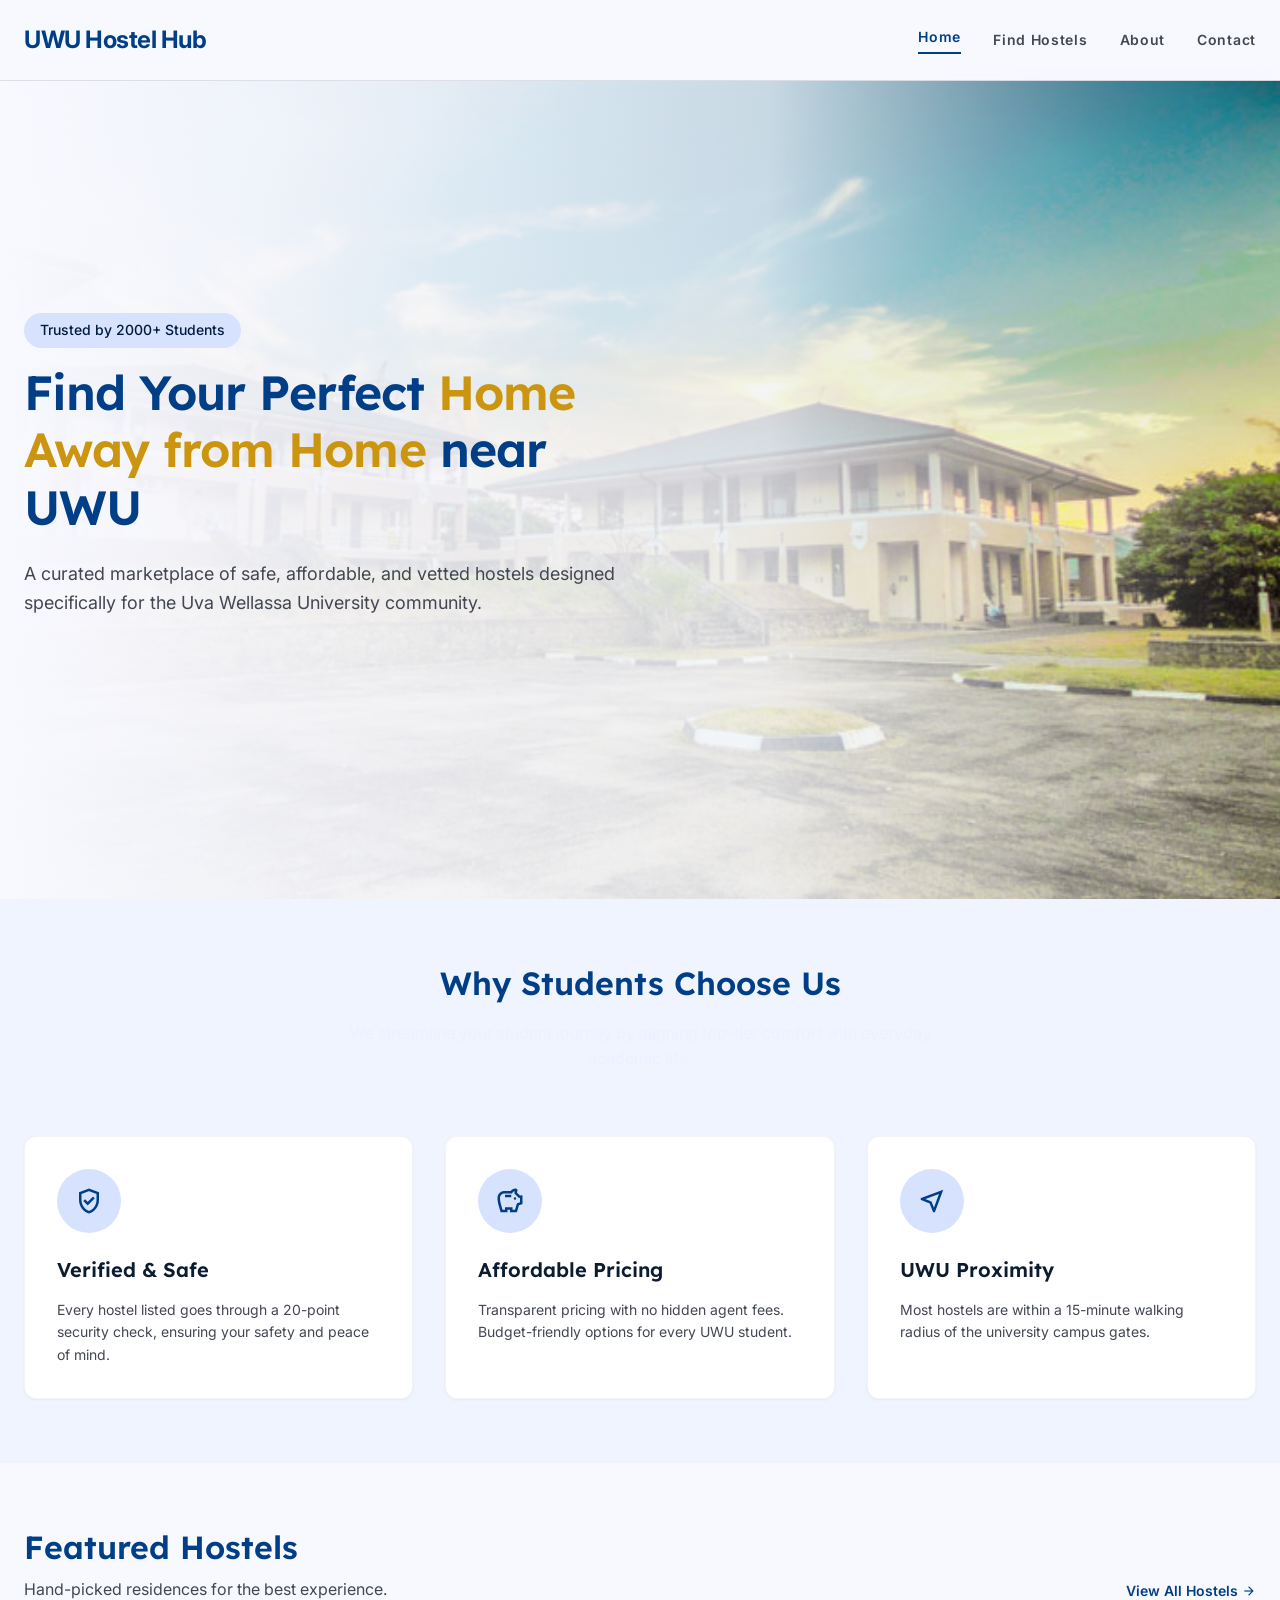
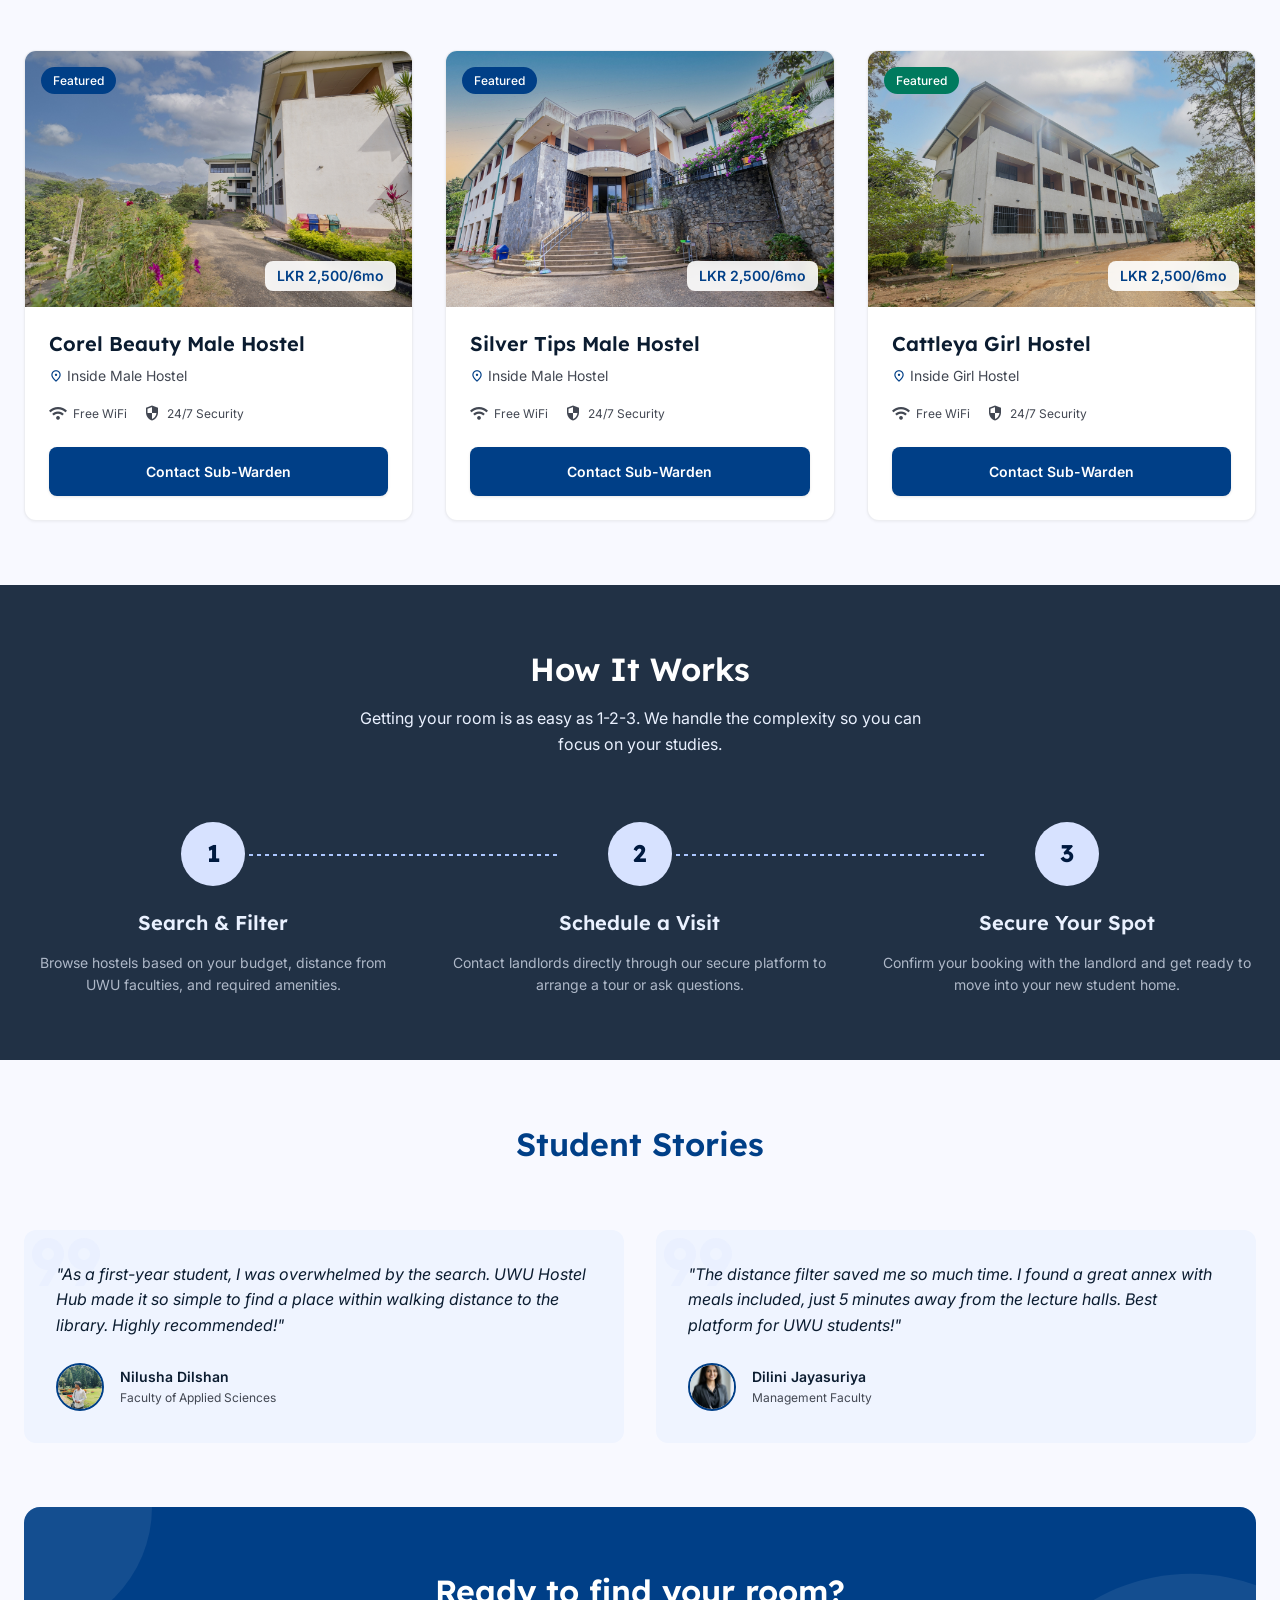
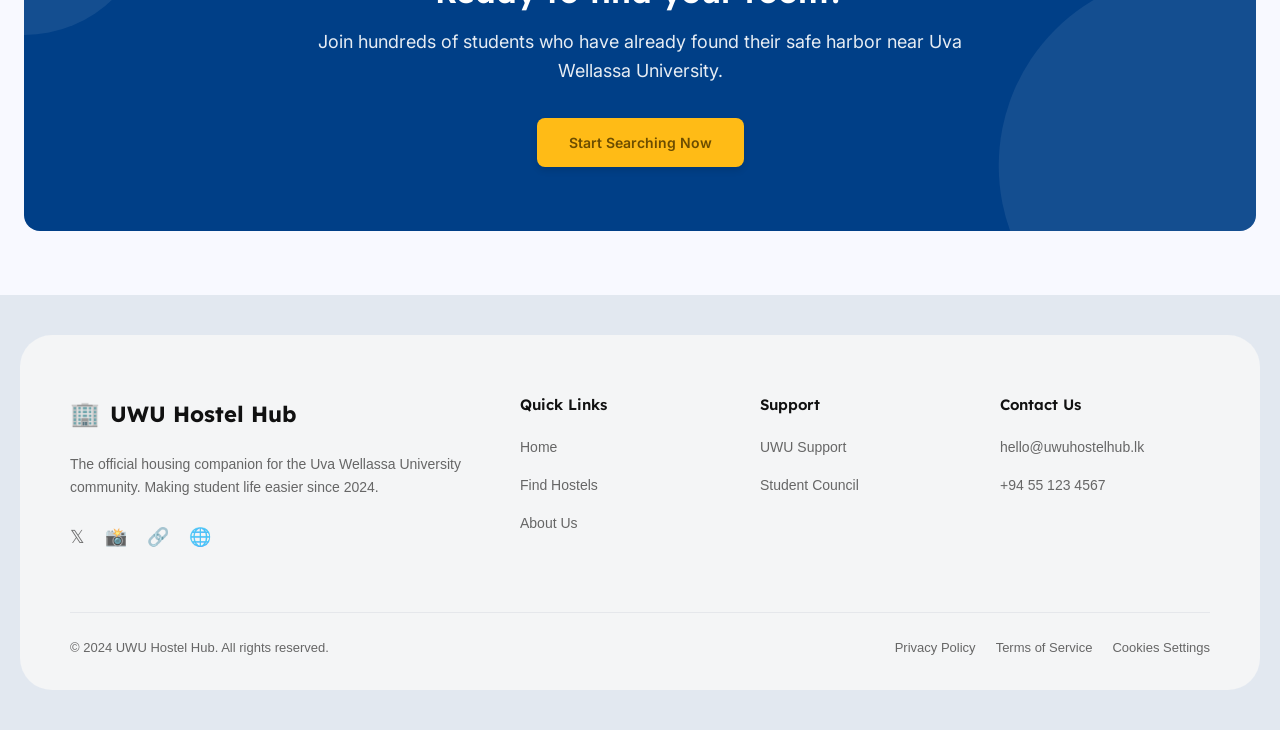
==== index.html @ 645650bf "upload the project files" ====
<!DOCTYPE html>
<html lang="en">
<head>
    <meta charset="utf-8">
    <meta name="viewport" content="width=device-width, initial-scale=1.0">
    <title>UWU Hostel Hub | Find Your Perfect Student Home</title>
    <!-- External Fonts & Icons -->
    <link href="https://fonts.googleapis.com/css2?family=Lexend:wght@300;400;500;600;700;800&family=Inter:wght@300;400;500;600;700&display=swap" rel="stylesheet">
    <link href="https://fonts.googleapis.com/css2?family=Material+Symbols+Outlined:wght,FILL@100..700,0..1&display=swap" rel="stylesheet">
    <link rel="stylesheet" href="../home/style.css">
    <link rel="stylesheet" href="../nav.css">
    <link rel="stylesheet" href="../footer.css">
</head>
<body>

    
    <header class="site-header" id="header">
    <nav class="navbar container">
      <div class="nav-brand">
        
        <a class="logo" href="../index.html">UWU Hostel Hub</a>
      </div>
      
      <div class="nav-links desktop-only"id="navLinks">
        <a href="../index.html" class="active">Home</a>
        <a href="../find/findpage.html">Find Hostels</a>
        <a href="../about/about.html">About</a>
        <a href="../contact/contact.html">Contact</a>
      </div>
    </nav>
  </header>
    <main>
        <!-- Hero Section -->
        <section class="hero-section">
            <div class="hero-bg">
                <div class="hero-overlay"></div>
                <img src="../image/im8.jpg" alt="Uva Wellassa University landscape at sunrise">
            </div>
            <div class="hero-content">
                <div class="hero-text-wrapper">
                    <span class="badge">Trusted by 2000+ Students</span>
                    <h1 class="hero-title">
                        Find Your Perfect <span class="highlight">Home Away from Home</span> near UWU
                    </h1>
                    <p class="hero-description">
                        A curated marketplace of safe, affordable, and vetted hostels designed specifically for the Uva Wellassa University community.
                    </p>
                    
                    
                </div>
            </div>
        </section>

        <!-- Why Choose Us -->
        <section class="features-section">
            <div class="section-header">
                <h2>Why Students Choose Us</h2>
                <p>We streamline your student journey by aligning top-tier comfort with everyday academic life.</p>
            </div>
            <div class="features-grid">
                <!-- Feature 1 -->
                <div class="feature-card">
                    <div class="icon-container">
                        <span class="material-symbols-outlined">verified_user</span>
                    </div>
                    <h3>Verified &amp; Safe</h3>
                    <p>Every hostel listed goes through a 20-point security check, ensuring your safety and peace of mind.</p>
                </div>
                <!-- Feature 2 -->
                <div class="feature-card">
                    <div class="icon-container">
                        <span class="material-symbols-outlined">savings</span>
                    </div>
                    <h3>Affordable Pricing</h3>
                    <p>Transparent pricing with no hidden agent fees. Budget-friendly options for every UWU student.</p>
                </div>
                <!-- Feature 3 -->
                <div class="feature-card">
                    <div class="icon-container">
                        <span class="material-symbols-outlined">near_me</span>
                    </div>
                    <h3>UWU Proximity</h3>
                    <p>Most hostels are within a 15-minute walking radius of the university campus gates.</p>
                </div>
            </div>
        </section>

        <!-- Featured Hostels -->
        <section class="hostels-section">
            <div class="section-split-header">
                <div>
                    <h2>Featured Hostels</h2>
                    <p>Hand-picked residences for the best experience.</p>
                </div>
                <a href="../find/findpage.html" class="view-all-link">
                    View All Hostels <span class="material-symbols-outlined">arrow_forward</span>
                </a>
            </div>
            
            <div class="hostels-grid">
                <!-- Card 1 -->
                <div class="hostel-card">
                    <div class="card-media">
                        <img src="../image/corel.jpg" alt="Modern hostel room interior">
                        <span class="card-badge bg-primary-tag">Featured</span>
                        <div class="card-price">LKR 2,500/6mo</div>
                    </div>
                    <div class="card-content">
                        <h4>Corel Beauty Male Hostel</h4>
                        <p class="location"><span class="material-symbols-outlined">location_on</span> Inside Male Hostel</p>
                        <div class="amenities">
                            <div class="amenity"><span class="material-symbols-outlined">wifi</span><span>Free WiFi</span></div>
                            <div class="amenity"><span class="material-symbols-outlined">security</span><span>24/7 Security</span></div>
                        </div>
                        <button class="btn btn-primary btn-block">Contact Sub-Warden</button>
                    </div>
                </div>

                <!-- Card 2 -->
                <div class="hostel-card">
                    <div class="card-media">
                        <img src="../image/Silver-tips-01.jpg" alt="Cozy twin-bed student room">
                        <span class="card-badge bg-primary-tag">Featured</span>
                        <div class="card-price">LKR 2,500/6mo</div>
                    </div>
                    <div class="card-content">
                        <h4>Silver Tips Male Hostel</h4>
                        <p class="location"><span class="material-symbols-outlined">location_on</span> Inside Male Hostel</p>
                        <div class="amenities">
                            <div class="amenity"><span class="material-symbols-outlined">wifi</span><span>Free WiFi</span></div>
                            <div class="amenity"><span class="material-symbols-outlined">security</span><span>24/7 Security</span></div>
                        </div>
                        <button class="btn btn-primary btn-block">Contact Sub-Warden</button>
                    </div>
                </div>

                <!-- Card 3 -->
                <div class="hostel-card">
                    <div class="card-media">
                        <img src="../image/cattleya.jpg" alt="Modern hostel common area">
                        <span class="card-badge bg-new-tag">Featured</span>
                        <div class="card-price">LKR 2,500/6mo</div>
                    </div>
                    <div class="card-content">
                        <h4>Cattleya Girl Hostel</h4>
                        <p class="location"><span class="material-symbols-outlined">location_on</span> Inside Girl Hostel</p>
                        <div class="amenities">
                            <div class="amenity"><span class="material-symbols-outlined">wifi</span><span>Free WiFi</span></div>
                            <div class="amenity"><span class="material-symbols-outlined">security</span><span>24/7 Security</span></div>
                        </div>
                        <button class="btn btn-primary btn-block">Contact Sub-Warden</button>
                    </div>
                </div>
            </div>
        </section>

        <!-- How It Works -->
        <section class="process-section">
            <div class="section-header text-light">
                <h2>How It Works</h2>
                <p>Getting your room is as easy as 1-2-3. We handle the complexity so you can focus on your studies.</p>
            </div>
            <div class="process-steps">
                <div class="step-item step-line">
                    <div class="step-number">1</div>
                    <h3>Search &amp; Filter</h3>
                    <p>Browse hostels based on your budget, distance from UWU faculties, and required amenities.</p>
                </div>
                <div class="step-item step-line">
                    <div class="step-number">2</div>
                    <h3>Schedule a Visit</h3>
                    <p>Contact landlords directly through our secure platform to arrange a tour or ask questions.</p>
                </div>
                <div class="step-item">
                    <div class="step-number">3</div>
                    <h3>Secure Your Spot</h3>
                    <p>Confirm your booking with the landlord and get ready to move into your new student home.</p>
                </div>
            </div>
        </section>

        <!-- Testimonials -->
        <section class="testimonials-section">
            <div class="section-header">
                <h2>Student Stories</h2>
            </div>
            <div class="testimonials-grid">
                <!-- Testimonial 1 -->
                <div class="testimonial-card">
                    <span class="material-symbols-outlined quote-icon">format_quote</span>
                    <blockquote class="testimonial-text">
                        "As a first-year student, I was overwhelmed by the search. UWU Hostel Hub made it so simple to find a place within walking distance to the library. Highly recommended!"
                    </blockquote>
                    <div class="user-profile">
                        <div class="profile-avatar">
                            <img src="../image/WhatsApp Image 2026-07-04 at 7.47.27 PM.jpeg" alt="Nilusha Dilshan">
                        </div>
                        <div class="profile-info">
                            <p class="user-name">Nilusha Dilshan</p>
                            <p class="user-meta">Faculty of Applied Sciences</p>
                        </div>
                    </div>
                </div>
                <!-- Testimonial 2 -->
                <div class="testimonial-card">
                    <span class="material-symbols-outlined quote-icon">format_quote</span>
                    <blockquote class="testimonial-text">
                        "The distance filter saved me so much time. I found a great annex with meals included, just 5 minutes away from the lecture halls. Best platform for UWU students!"
                    </blockquote>
                    <div class="user-profile">
                        <div class="profile-avatar">
                            <img src="../image/dilini.jpg" alt="Dilini Jayasuriya">
                        </div>
                        <div class="profile-info">
                            <p class="user-name">Dilini Jayasuriya</p>
                            <p class="user-meta">Management Faculty</p>
                        </div>
                    </div>
                </div>
            </div>
        </section>

        <!-- Call to Action (CTA) Section -->
        <section class="cta-wrapper">
            <div class="cta-container">
                <div class="cta-shapes">
                    <div class="shape shape-left"></div>
                    <div class="shape shape-right"></div>
                </div>
                <h2 class="cta-title">Ready to find your room?</h2>
                <p class="cta-description">Join hundreds of students who have already found their safe harbor near Uva Wellassa University.</p>
                <div class="cta-buttons">
                    <a href="../find/findpage.html" target="_blank" rel="noopener noreferrer">
                    <button class="btn btn-secondary btn-lg">Start Searching Now</button>
</a>
                </div>
            </div>
        </section>
    </main>

    <!-- Footer -->
        <div class="footer-wrapper">
    <footer class="graphy-footer">
    <div class="footer-main">
      <!-- Brand column -->
      <div class="footer-brand">
        <div class="brand-logo">
          <span class="logo-icon">🏢</span>
          <h2>UWU Hostel Hub</h2>
        </div>
        <p class="brand-text">The official housing companion for the Uva Wellassa University community. Making student life easier since 2024.</p>
        <!-- Social Icons (Graphy style minimal icons) -->
        <div class="social-links">
          <a href="#" aria-label="Twitter">𝕏</a>
          <a href="#" aria-label="Instagram">📸</a>
          <a href="#" aria-label="LinkedIn">🔗</a>
          <a href="#" aria-label="Globe">🌐</a>
        </div>
      </div>

      <!-- Links columns -->
      <div class="footer-links-grid">
        <div class="links-col">
          <h3>Quick Links</h3>
          <ul>
            <li><a href="../index.html">Home</a></li>
            <li><a href="../find/findpage.html">Find Hostels</a></li>
            <li><a href="../about/about.html">About Us</a></li>
          </ul>
        </div>

        <div class="links-col">
          <h3>Support</h3>
          <ul>
            <li><a href="#">UWU Support</a></li>
            <li><a href="#">Student Council</a></li>
          </ul>
        </div>

        <div class="links-col">
          <h3>Contact Us</h3>
          <ul>
            <li><a href="mailto:hello@uwuhostelhub.lk" class="contact-link">hello@uwuhostelhub.lk</a></li>
            <li><a href="tel:+94551234567" class="contact-link">+94 55 123 4567</a></li>
          </ul>
        </div>
      </div>
    </div>

    <!-- Footer Bottom Line -->
    <div class="footer-bottom">
      <div class="copyright">
        &copy; 2024 UWU Hostel Hub. All rights reserved.
      </div>
      <div class="bottom-links">
        <a href="#">Privacy Policy</a>
        <a href="#">Terms of Service</a>
        <a href="#">Cookies Settings</a>
      </div>
    </div>
    </footer>
    </div>

        <script src="../javascript.js"></script>
</body>
</html>
---- home/style.css ----
/* ==========================================================================
   1. Theme Variables & Base Styles
   ========================================================================== */
:root {
    /* Color Palette derived from initial spec */
    --primary: #003f87;
    --primary-fixed: #d7e2ff;
    --on-primary-fixed: #001a40;
    --secondary: #ffbb16;
    --secondary-container: #ffbb16;
    --on-secondary-container: #0b1c30;
    --background: #f8f9ff;
    --surface: #f8f9ff;
    --surface-container: #eff4ff;
    --surface-container-low: #eff4ff;
    --surface-container-lowest: #ffffff;
    --surface-container-highest: #d3e4fe;
    --inverse-surface: #213145;
    --inverse-on-surface: #eaf1ff;
    --outline: #727784;
    --outline-variant: rgba(194, 198, 212, 0.3);
    --text-main: #0b1c30;
    --text-muted: #424752;

    /* Fonts */
    --font-display: 'Lexend', sans-serif;
    --font-body: 'Inter', sans-serif;

    /* Transitions & Structure */
    --transition-smooth: all 0.3s cubic-bezier(0.4, 0, 0.2, 1);
    --max-width: 1280px;
}

* {
    box-sizing: border-box;
    margin: 0;
    padding: 0;
}

html {
    scroll-behavior: smooth;
}

body {
    background-color: var(--background);
    color: var(--text-main);
    font-family: var(--font-body);
    font-size: 16px;
    line-height: 1.6;
    -webkit-font-smoothing: antialiased;
}

main {
    padding-top: 80px; /* Offset fixed header */
}

a {
    color: inherit;
    text-decoration: none;
}

img {
    max-width: 100%;
    height: auto;
    display: block;
}

/* Material Icons Integration Styling */
.material-symbols-outlined {
    font-variation-settings: 'FILL' 0, 'wght' 400, 'GRAD' 0, 'opsz' 24;
    vertical-align: middle;
}

/* ==========================================================================
   2. Shared UI Components (Buttons, Badges, Layout Frameworks)
   ========================================================================== */
.btn {
    display: inline-flex;
    align-items: center;
    justify-content: center;
    gap: 8px;
    font-family: var(--font-body);
    font-weight: 600;
    font-size: 14px;
    padding: 10px 20px;
    border-radius: 8px;
    border: none;
    cursor: pointer;
    transition: var(--transition-smooth);
}

.btn-primary {
    background-color: var(--primary);
    color: #ffffff;
}
.btn-primary:hover {
    background-color: #002d62;
}

.btn-secondary {
    background-color: var(--secondary-container);
    color: var(--on-secondary-container);
    box-shadow: 0 4px 6px -1px rgba(0, 0, 0, 0.1);
}
.btn-secondary:hover {
    transform: translateY(-2px);
    box-shadow: 0 6px 12px -2px rgba(0, 0, 0, 0.15);
}

.btn-outline {
    background: transparent;
    border: 1px solid var(--primary);
    color: var(--primary);
}
.btn-outline:hover {
    background-color: var(--surface-container-low);
}

.btn-glass {
    background-color: rgba(255, 255, 255, 0.1);
    backdrop-filter: blur(10px);
    color: #ffffff;
    border: 1px solid rgba(255, 255, 255, 0.3);
}
.btn-glass:hover {
    background-color: rgba(255, 255, 255, 0.2);
}

.btn-block {
    width: 100%;
}

.btn-lg {
    padding: 14px 32px;
}

.badge {
    display: inline-block;
    padding: 6px 16px;
    border-radius: 9999px;
    background-color: var(--primary-fixed);
    color: var(--on-primary-fixed);
    font-weight: 500;
    font-size: 14px;
    margin-bottom: 16px;
}

.glass-card {
    background: rgba(255, 255, 255, 0.7);
    backdrop-filter: blur(10px);
    border: 1px solid rgba(255, 255, 255, 0.2);
}

/* Structuring Content Headers */
.section-header {
    text-align: center;
    max-width: 600px;
    margin: 0 auto 64px auto;
}
.section-header h2 {
    font-family: var(--font-display);
    font-size: 32px;
    color: var(--primary);
    margin-bottom: 16px;
}
.section-header p {
    color: var(--text-muted);
}
.section-header.text-light h2 {
    color: #ffffff;
}

.section-split-header {
    display: flex;
    justify-content: space-between;
    align-items: flex-end;
    max-width: var(--max-width);
    margin: 0 auto 48px auto;
}
.section-split-header h2 {
    font-family: var(--font-display);
    font-size: 32px;
    color: var(--primary);
    margin-bottom: 8px;
}
.section-split-header p {
    color: var(--text-muted);
}


/* ==========================================================================
   4. Hero & Main Interactive Search Section
   ========================================================================== */
.hero-section {
    position: relative;
    min-height: 819px;
    display: flex;
    align-items: center;
    overflow: hidden;
    padding: 64px 24px;
}

.hero-bg {
    position: absolute;
    top: 0;
    left: 0;
    width: 100%;
    height: 100%;
    z-index: 0;
}
.hero-bg img {
    width: 100%;
    height: 100%;
    object-fit: cover;
}

.hero-overlay {
    position: absolute;
    inset: 0;
    background: linear-gradient(to right, var(--background) 0%, rgba(248, 249, 255, 0.8) 60%, transparent 100%);
    z-index: 1;
}

.hero-content {
    position: relative;
    z-index: 2;
    width: 100%;
    max-width: var(--max-width);
    margin: 0 auto;
}

.hero-text-wrapper {
    max-width: 650px;
}

.hero-title {
    font-family: var(--font-display);
    font-size: 48px;
    color: var(--primary);
    line-height: 1.2;
    margin-bottom: 24px;
    letter-spacing: -0.02em;
}
.hero-title .highlight {
    color: #cc9510; /* Dynamic accent tweak mimicking initial view design context */
}

.hero-description {
    font-size: 18px;
    color: var(--text-muted);
    margin-bottom: 48px;
}

/* ==========================================================================
   5. Key Platform Strengths Features Layout
   ========================================================================== */
.features-section {
    padding: 64px 24px;
    background-color: var(--surface-container-low);
}

.features-grid {
    max-width: var(--max-width);
    margin: 0 auto;
    display: grid;
    grid-template-columns: repeat(3, 1fr);
    gap: 32px;
}

.feature-card {
    background-color: var(--surface-container-lowest);
    padding: 32px;
    border-radius: 12px;
    border: 1px solid rgba(194, 198, 212, 0.2);
    box-shadow: 0 1px 3px rgba(0, 0, 0, 0.05);
    transition: var(--transition-smooth);
}
.feature-card:hover {
    box-shadow: 0 4px 6px -1px rgba(0, 0, 0, 0.1);
    transform: translateY(-4px);
}

.icon-container {
    width: 64px;
    height: 64px;
    border-radius: 50%;
    background-color: var(--primary-fixed);
    display: flex;
    align-items: center;
    justify-content: center;
    margin-bottom: 24px;
    transition: var(--transition-smooth);
}
.feature-card:hover .icon-container {
    transform: scale(1.1);
}
.icon-container .material-symbols-outlined {
    color: var(--primary);
    font-size: 30px;
}

.feature-card h3 {
    font-family: var(--font-display);
    font-size: 20px;
    margin-bottom: 16px;
}
.feature-card p {
    font-size: 14px;
    color: var(--text-muted);
}

/* ==========================================================================
   6. Hostels Showcase
   ========================================================================== */
.hostels-section {
    padding: 64px 24px;
}

.view-all-link {
    font-size: 14px;
    font-weight: 600;
    color: var(--primary);
    display: inline-flex;
    align-items: center;
    gap: 4px;
}
.view-all-link:hover {
    text-decoration: underline;
}
.view-all-link .material-symbols-outlined {
    font-size: 14px;
}

.hostels-grid {
    max-width: var(--max-width);
    margin: 0 auto;
    display: grid;
    grid-template-columns: repeat(3, 1fr);
    gap: 32px;
}

.hostel-card {
    background-color: var(--surface-container-lowest);
    border-radius: 12px;
    overflow: hidden;
    border: 1px solid rgba(194, 198, 212, 0.3);
    box-shadow: 0 1px 3px rgba(0, 0, 0, 0.05);
    transition: var(--transition-smooth);
}
.hostel-card:hover {
    box-shadow: 0 10px 15px -3px rgba(0, 0, 0, 0.1);
    transform: translateY(-4px);
}

.card-media {
    position: relative;
    height: 256px;
    overflow: hidden;
}
.card-media img {
    width: 100%;
    height: 100%;
    object-fit: cover;
    transition: transform 0.5s ease;
}
.hostel-card:hover .card-media img {
    transform: scale(1.1);
}

.card-badge {
    position: absolute;
    top: 16px;
    left: 16px;
    padding: 4px 12px;
    border-radius: 9999px;
    font-size: 12px;
    font-weight: 500;
    color: #ffffff;
}
.bg-primary-tag { background-color: var(--primary); }
.bg-new-tag { background-color: #007a5e; } /* Elegant alternate placeholder metric tag context */

.card-price {
    position: absolute;
    bottom: 16px;
    right: 16px;
    background-color: rgba(255, 255, 255, 0.9);
    backdrop-filter: blur(4px);
    padding: 4px 12px;
    border-radius: 8px;
    font-weight: 600;
    font-size: 14px;
    color: var(--primary);
}

.card-content {
    padding: 24px;
}
.card-content h4 {
    font-family: var(--font-display);
    font-size: 20px;
    margin-bottom: 8px;
}

.location {
    font-size: 14px;
    color: var(--text-muted);
    display: flex;
    align-items: center;
    gap: 4px;
    margin-bottom: 16px;
}
.location .material-symbols-outlined {
    color: var(--primary);
    font-size: 14px;
}

.amenities {
    display: flex;
    gap: 16px;
    margin-bottom: 24px;
}
.amenity {
    display: flex;
    align-items: center;
    gap: 6px;
    color: var(--text-muted);
    font-size: 12px;
}
.amenity .material-symbols-outlined {
    font-size: 18px;
}

/* ==========================================================================
   7. Chronological Instructional Sequence Process Map
   ========================================================================== */
.process-section {
    padding: 64px 24px;
    background-color: var(--inverse-surface);
    color: var(--inverse-on-surface);
}
.section-header p {
    color: var(--inverse-on-surface);
}

.process-steps {
    max-width: var(--max-width);
    margin: 0 auto;
    display: grid;
    grid-template-columns: repeat(3, 1fr);
    gap: 48px;
}

.step-item {
    position: relative;
    text-align: center;
}

.step-number {
    width: 64px;
    height: 64px;
    border-radius: 50%;
    background-color: var(--primary-fixed);
    color: var(--on-primary-fixed);
    font-family: var(--font-display);
    font-size: 24px;
    font-weight: 700;
    display: flex;
    align-items: center;
    justify-content: center;
    margin: 0 auto 24px auto;
}


.step-item h3 {
    font-family: var(--font-display);
    font-size: 20px;
    margin-bottom: 16px;
}
.step-item p {
    font-size: 14px;
    opacity: 0.7;
}

/* Custom dashed flow indicator lines between procedural elements */
.step-line::after {
    content: '';
    position: absolute;
    top: 32px;
    left: calc(50% + 32px);
    width: calc(100% - 64px);
    height: 2px;
    background: repeating-linear-gradient(to right, transparent, transparent 4px, #acc7ff 4px, #acc7ff 8px);
    z-index: 1;
}

/* ==========================================================================
   8. Testimonials Architecture
   ========================================================================== */
.testimonials-section {
    padding: 64px 24px;
}

.testimonials-grid {
    max-width: var(--max-width);
    margin: 0 auto;
    display: grid;
    grid-template-columns: repeat(2, 1fr);
    gap: 32px;
}

.testimonial-card {
    background-color: var(--surface-container);
    padding: 32px;
    border-radius: 12px;
    position: relative;
    overflow: hidden;
}

.quote-icon {
    position: absolute;
    top: -16px;
    left: -8px;
    font-size: 96px !important;
    color: var(--primary-fixed);
    opacity: 0.2;
    z-index: 0;
}

.testimonial-text {
    font-size: 16px;
    font-style: italic;
    color: var(--text-main);
    margin-bottom: 24px;
    position: relative;
    z-index: 1;
}

.user-profile {
    display: flex;
    align-items: center;
    gap: 16px;
    position: relative;
    z-index: 1;
}

.profile-avatar {
    width: 48px;
    height: 48px;
    border-radius: 50%;
    overflow: hidden;
    border: 2px solid var(--primary);
}
.profile-avatar img {
    width: 100%;
    height: 100%;
    object-fit: cover;
}

.profile-info .user-name {
    font-weight: 600;
    font-size: 14px;
    color: var(--text-main);
}
.profile-info .user-meta {
    font-size: 12px;
    color: var(--text-muted);
}

/* ==========================================================================
   9. Conversion / Action Area Block
   ========================================================================== */
.cta-wrapper {
    max-width: var(--max-width);
    margin: 0 auto 64px auto;
    padding: 0 24px;
}

.cta-container {
    background-color: var(--primary);
    color: #ffffff;
    border-radius: 16px;
    padding: 64px 32px;
    text-align: center;
    position: relative;
    overflow: hidden;
}

.cta-shapes .shape {
    position: absolute;
    background-color: rgba(255, 255, 255, 0.08);
    border-radius: 50%;
    pointer-events: none;
}
.shape-left {
    width: 256px;
    height: 256px;
    top: 0;
    left: 0;
    transform: translate(-50%, -50%);
}
.shape-right {
    width: 384px;
    height: 384px;
    bottom: 0;
    right: 0;
    transform: translate(33%, 33%);
}

.cta-title {
    font-family: var(--font-display);
    font-size: 32px;
    margin-bottom: 16px;
}

.cta-description {
    font-size: 18px;
    max-width: 650px;
    margin: 0 auto 32px auto;
    opacity: 0.9;
}

.cta-buttons {
    display: flex;
    justify-content: center;
    gap: 16px;
}


/* ==========================================================================
   11. Media Queries / Mobile Responsiveness
   ========================================================================== */
@media (max-width: 1024px) {
    .features-grid, .hostels-grid {
        grid-template-columns: repeat(2, 1fr);
    }
    .footer-grid {
        grid-template-columns: repeat(2, 1fr);
    }
    .btn-list {
        display: none;
    }
}

@media (max-width: 768px) {
    main { padding-top: 70px; }
    
    .nav-links { display: none; }
    .mobile-menu-btn { display: block; }
    
    .hero-section { min-height: auto; padding: 48px 24px; }
    .hero-overlay { background: rgba(248, 249, 255, 0.9); }
    .hero-title { font-size: 36px; }
    
    .section-split-header { flex-direction: column; align-items: flex-start; gap: 16px; }
    
    .features-grid, .hostels-grid, .process-steps, .testimonials-grid, .footer-grid {
        grid-template-columns: 1fr;
    }
    
    .step-line::after { display: none; }
    
    .cta-buttons { flex-direction: column; }
}
---- footer.css ----
/* ==========================================================================
   10. Site Footer
   ========================================================================== */

.footer-wrapper {
  background-color: #e2e8f0; /* Outer dark-ish screen background */
  padding: 40px 20px;
  font-family: -apple-system, BlinkMacSystemFont, "Segoe UI", Roboto, Helvetica, Arial, sans-serif;
}

/* Main Card Footer */
.graphy-footer {
  background-color: #f4f5f6; /* Graphy exact light gray background */
  max-width: 1450px;
  margin: 0 auto;
  border-radius: 32px; /* Smooth rounded corners like the image */
  padding: 60px 50px 30px 50px;
  color: #333333;
}

/* Flex layout for Top Section */
.footer-main {
  display: flex;
  justify-content: space-between;
  gap: 50px;
  margin-bottom: 60px;
}

/* Brand styling */
.footer-brand {
  flex: 1.2;
  max-width: 400px;
}

.brand-logo {
  display: flex;
  align-items: center;
  gap: 10px;
  margin-bottom: 20px;
}

.logo-icon {
  font-size: 24px;
}

.brand-logo h2 {
  font-size: 22px;
  font-weight: 700;
  margin: 0;
  color: #111111;
}

.brand-text {
  font-size: 14px;
  line-height: 1.6;
  color: #666666;
  margin-bottom: 25px;
}

/* Graphy Minimal Social Icons */
.social-links {
  display: flex;
  gap: 20px;
}

.social-links a {
  color: #333333;
  text-decoration: none;
  font-size: 18px;
  opacity: 0.7;
  transition: opacity 0.2s ease;
}

.social-links a:hover {
  opacity: 1;
}

/* Links Columns Layout */
.footer-links-grid {
  flex: 1.8;
  display: grid;
  grid-template-columns: repeat(3, 1fr);
  gap: 30px;
}

.links-col h3 {
  font-size: 15px;
  font-weight: 600;
  color: #111111;
  margin-top: 0;
  margin-bottom: 20px;
}

.links-col ul {
  list-style: none;
  padding: 0;
  margin: 0;
}

.links-col ul li {
  margin-bottom: 12px;
}

.links-col ul li a {
  color: #666666;
  text-decoration: none;
  font-size: 14px;
  transition: color 0.2s ease;
}

.links-col ul li a:hover {
  color: #111111; /* Hover වුණාම තද කළු පාට වෙනවා */
}

/* Bottom Row Styling */
.footer-bottom {
  border-top: 1px solid #e5e7eb;
  padding-top: 25px;
  display: flex;
  justify-content: space-between;
  align-items: center;
  font-size: 13px;
  color: #666666;
}

.bottom-links {
  display: flex;
  gap: 20px;
}

.bottom-links a {
  color: #666666;
  text-decoration: none;
  border-bottom: 1px solid transparent;
  transition: all 0.2s ease;
}

.bottom-links a:hover {
  color: #111111;
  border-bottom-color: #111111; /* Clean underline animation like Graphy */
}

/* Responsive for Mobile */
@media (max-width: 768px) {
  .footer-main {
    flex-direction: column;
    gap: 40px;
  }
  
  .footer-links-grid {
    grid-template-columns: 1fr;
    gap: 30px;
  }
  
  .footer-bottom {
    flex-direction: column-reverse;
    align-items: flex-start;
    gap: 15px;
  }
  
  .graphy-footer {
    padding: 40px 25px 25px 25px;
    border-radius: 20px;
  }
}
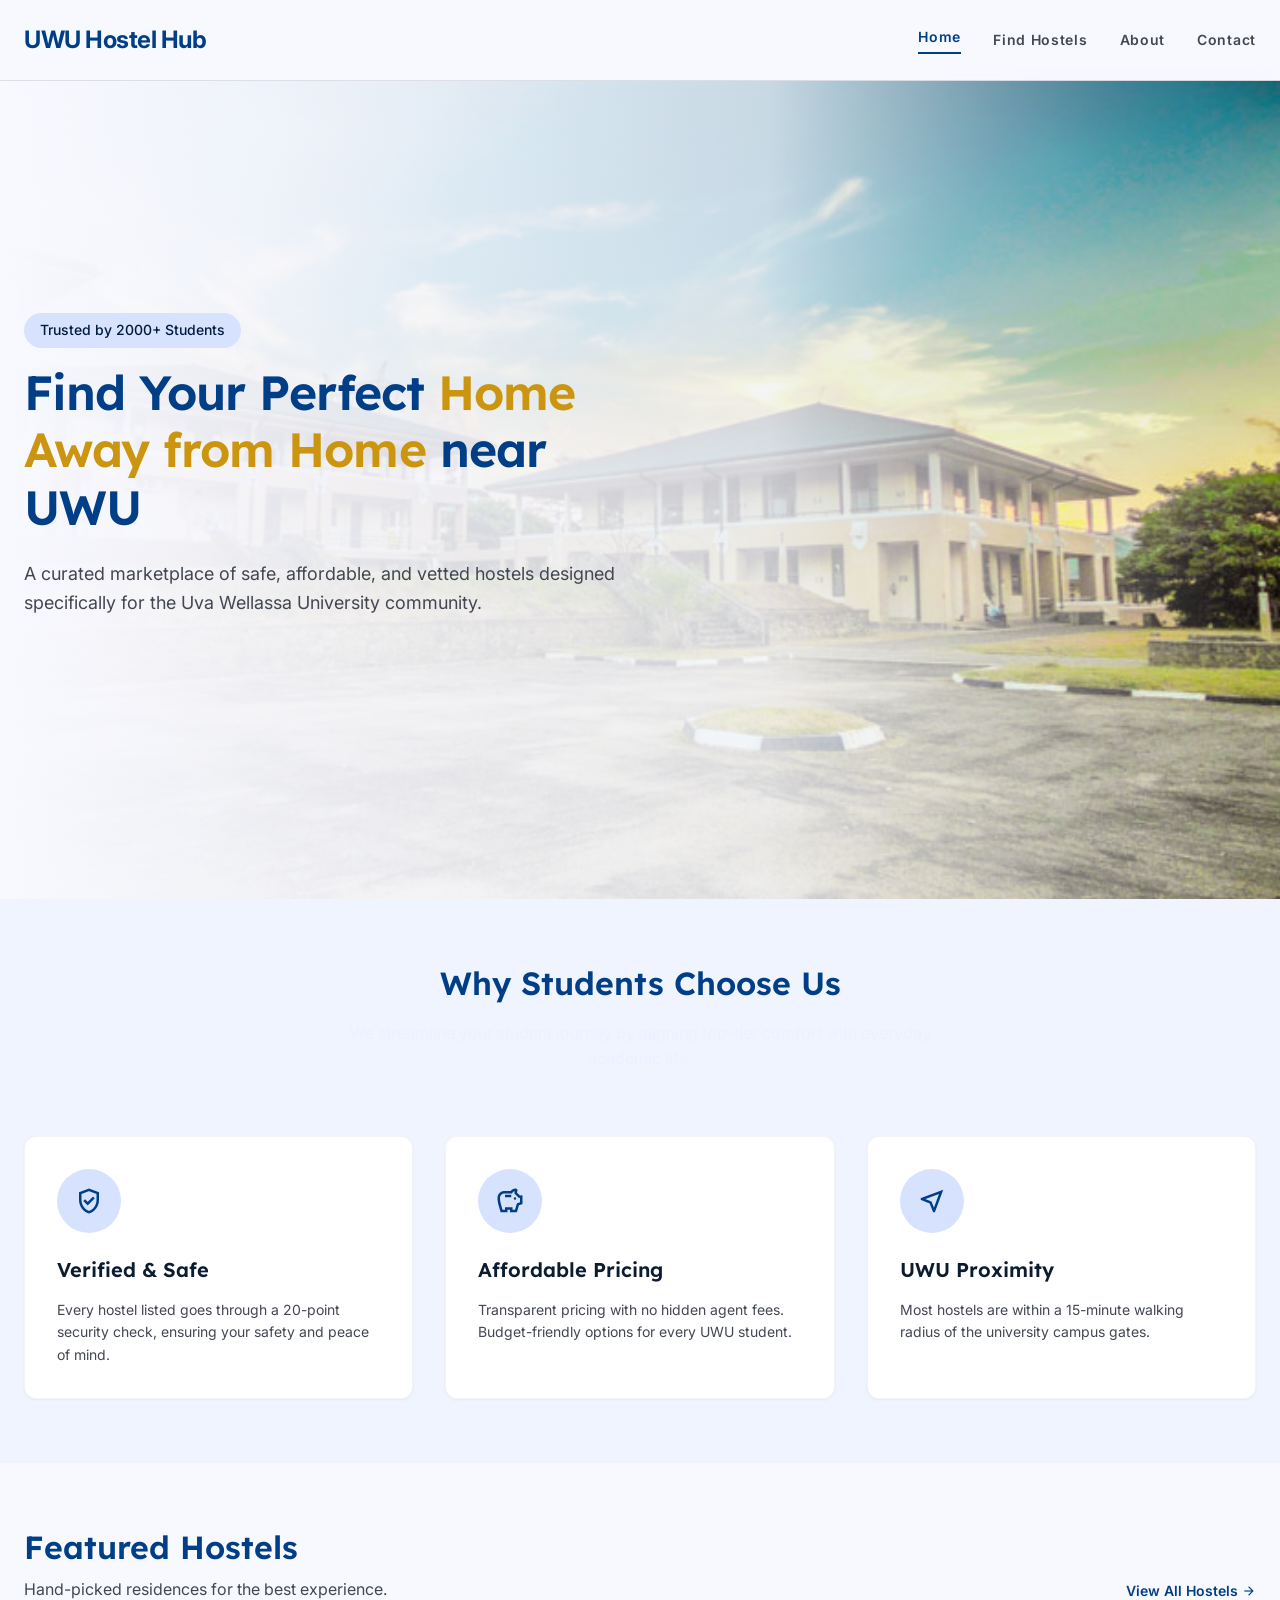
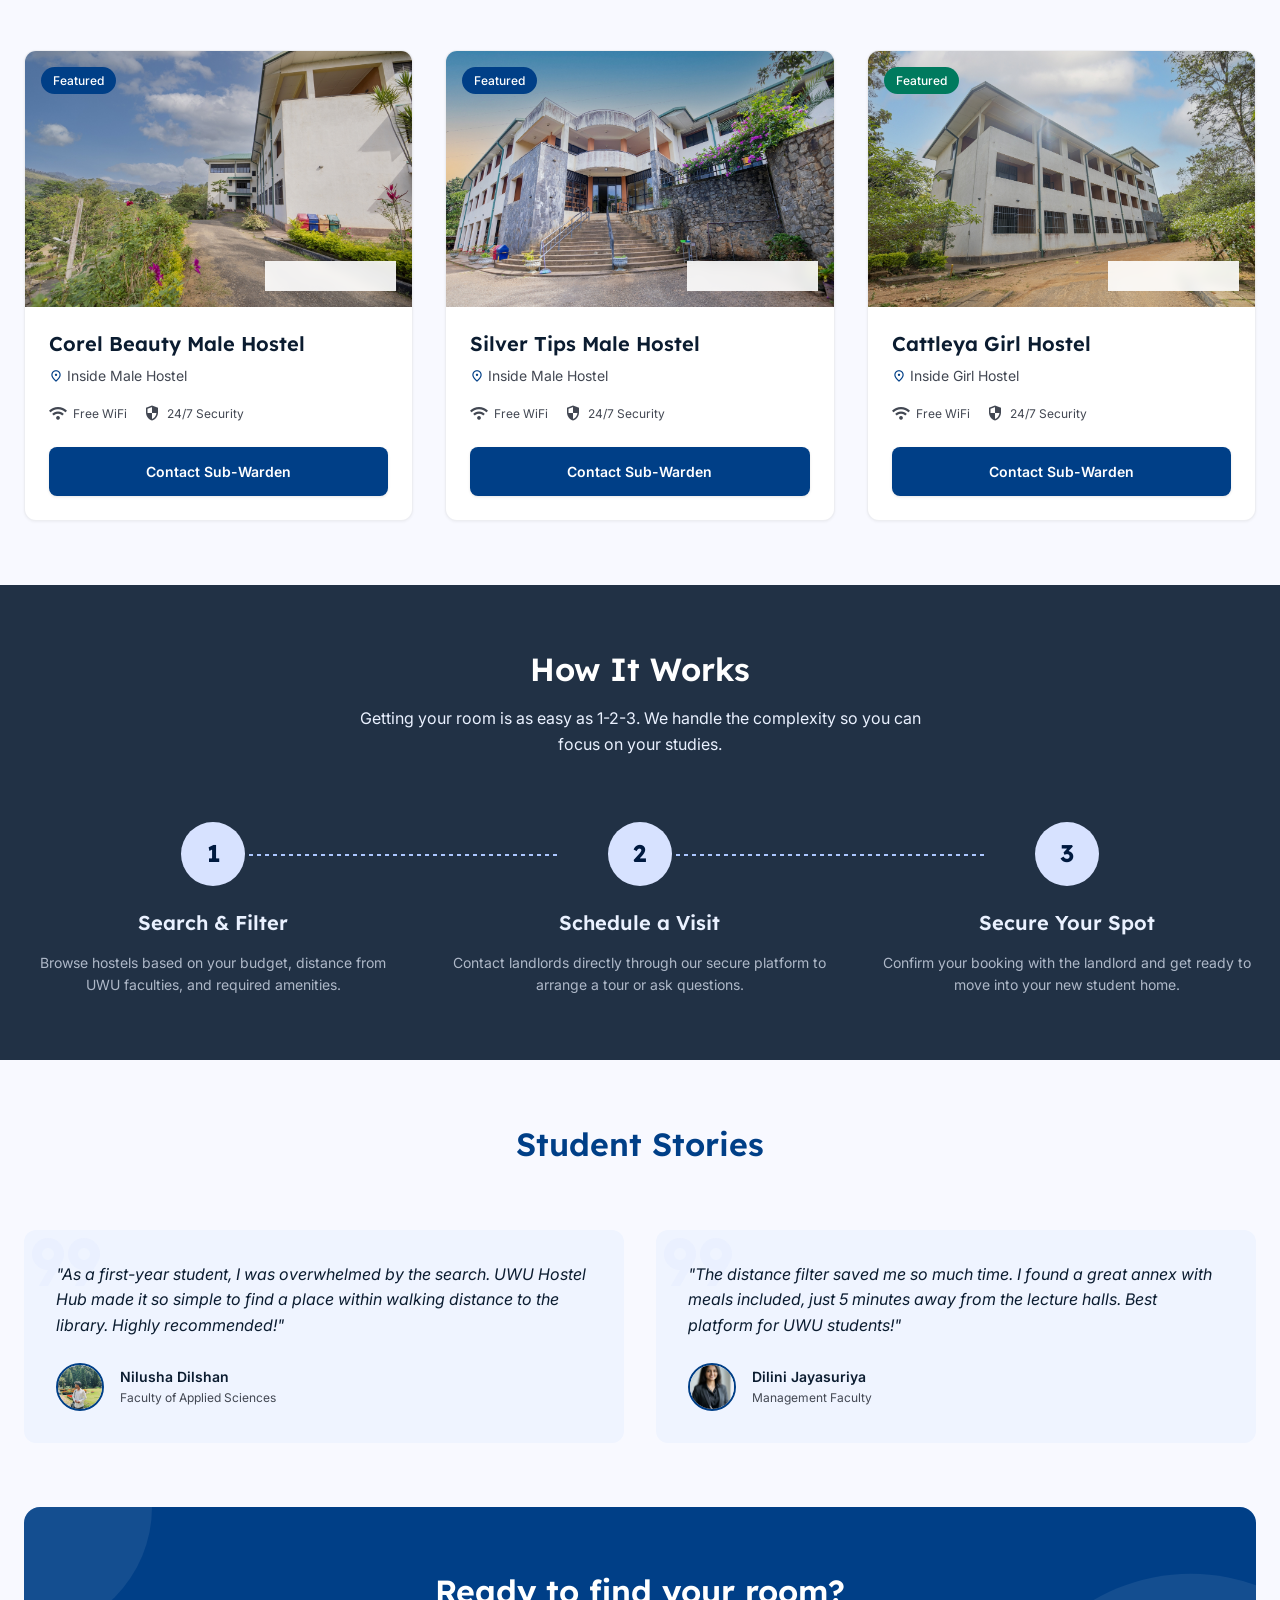
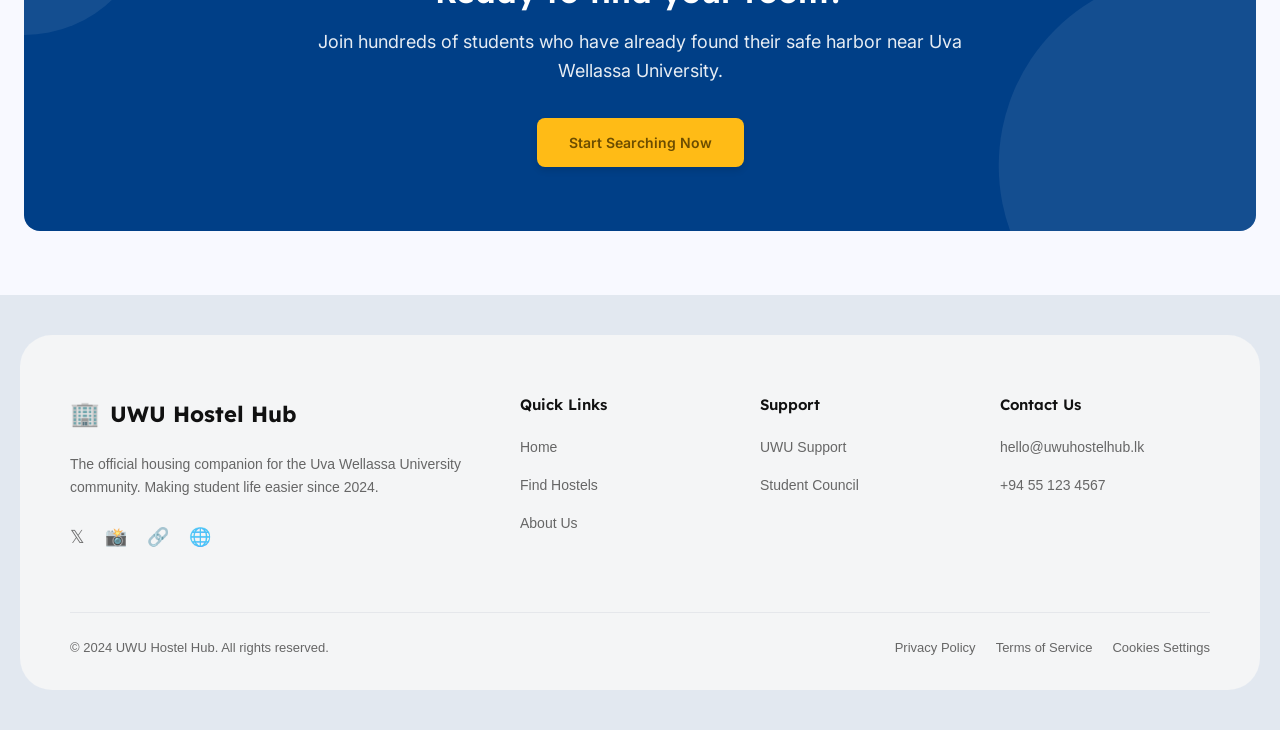
==== commit d25c7586: "Make responsive" ====
--- a/index.html
+++ b/index.html
@@ -20,8 +20,12 @@
         
         <a class="logo" href="../index.html">UWU Hostel Hub</a>
       </div>
+      <input type="checkbox" id="nav-toggle" class="nav-toggle" aria-hidden="true">
+      <label for="nav-toggle" class="mobile-menu-btn mobile-only" aria-label="Toggle navigation">
+        <span class="material-symbols-outlined">menu</span>
+      </label>
       
-      <div class="nav-links desktop-only"id="navLinks">
+      <div class="nav-links desktop-only" id="navLinks">
         <a href="../index.html" class="active">Home</a>
         <a href="../find/findpage.html">Find Hostels</a>
         <a href="../about/about.html">About</a>
@@ -220,7 +224,7 @@
             </div>
         </section>
 
-        <!-- Call to Action (CTA) Section -->
+        <!-- Call to Action Section -->
         <section class="cta-wrapper">
             <div class="cta-container">
                 <div class="cta-shapes">
@@ -249,7 +253,7 @@
           <h2>UWU Hostel Hub</h2>
         </div>
         <p class="brand-text">The official housing companion for the Uva Wellassa University community. Making student life easier since 2024.</p>
-        <!-- Social Icons (Graphy style minimal icons) -->
+        <!-- Social Icons-->
         <div class="social-links">
           <a href="#" aria-label="Twitter">𝕏</a>
           <a href="#" aria-label="Instagram">📸</a>
--- a/home/style.css
+++ b/home/style.css
@@ -1,6 +1,4 @@
-/* ==========================================================================
-   1. Theme Variables & Base Styles
-   ========================================================================== */
+/*1. Theme Variables & Base Styles*/
 :root {
     /* Color Palette derived from initial spec */
     --primary: #003f87;
@@ -51,7 +49,7 @@
 }
 
 main {
-    padding-top: 80px; /* Offset fixed header */
+    padding-top: 80px;
 }
 
 a {
@@ -71,9 +69,7 @@
     vertical-align: middle;
 }
 
-/* ==========================================================================
-   2. Shared UI Components (Buttons, Badges, Layout Frameworks)
-   ========================================================================== */
+/*2. Shared UI Components (Buttons, Badges, Layout Frameworks)*/
 .btn {
     display: inline-flex;
     align-items: center;
@@ -188,9 +184,7 @@
 }
 
 
-/* ==========================================================================
-   4. Hero & Main Interactive Search Section
-   ========================================================================== */
+/*4. Hero & Main Interactive Search Section*/
 .hero-section {
     position: relative;
     min-height: 819px;
@@ -242,7 +236,7 @@
     letter-spacing: -0.02em;
 }
 .hero-title .highlight {
-    color: #cc9510; /* Dynamic accent tweak mimicking initial view design context */
+    color: #cc9510;
 }
 
 .hero-description {
@@ -251,9 +245,7 @@
     margin-bottom: 48px;
 }
 
-/* ==========================================================================
-   5. Key Platform Strengths Features Layout
-   ========================================================================== */
+/*5. Key Platform Strengths Features Layout*/
 .features-section {
     padding: 64px 24px;
     background-color: var(--surface-container-low);
@@ -309,9 +301,7 @@
     color: var(--text-muted);
 }
 
-/* ==========================================================================
-   6. Hostels Showcase
-   ========================================================================== */
+/*6. Hostels Showcase*/
 .hostels-section {
     padding: 64px 24px;
 }
@@ -378,7 +368,7 @@
     color: #ffffff;
 }
 .bg-primary-tag { background-color: var(--primary); }
-.bg-new-tag { background-color: #007a5e; } /* Elegant alternate placeholder metric tag context */
+.bg-new-tag { background-color: #007a5e; }
 
 .card-price {
     position: absolute;
@@ -431,9 +421,7 @@
     font-size: 18px;
 }
 
-/* ==========================================================================
-   7. Chronological Instructional Sequence Process Map
-   ========================================================================== */
+/*7. Chronological Instructional Sequence Process Map*/
 .process-section {
     padding: 64px 24px;
     background-color: var(--inverse-surface);
@@ -494,9 +482,7 @@
     z-index: 1;
 }
 
-/* ==========================================================================
-   8. Testimonials Architecture
-   ========================================================================== */
+/*8. Testimonials Architecture*/
 .testimonials-section {
     padding: 64px 24px;
 }
@@ -567,9 +553,7 @@
     color: var(--text-muted);
 }
 
-/* ==========================================================================
-   9. Conversion / Action Area Block
-   ========================================================================== */
+/*9. Conversion / Action Area Block*/
 .cta-wrapper {
     max-width: var(--max-width);
     margin: 0 auto 64px auto;
@@ -627,9 +611,7 @@
 }
 
 
-/* ==========================================================================
-   11. Media Queries / Mobile Responsiveness
-   ========================================================================== */
+/*11. Media Queries / Mobile Responsiveness*/
 @media (max-width: 1024px) {
     .features-grid, .hostels-grid {
         grid-template-columns: repeat(2, 1fr);
@@ -650,7 +632,8 @@
     
     .hero-section { min-height: auto; padding: 48px 24px; }
     .hero-overlay { background: rgba(248, 249, 255, 0.9); }
-    .hero-title { font-size: 36px; }
+    .hero-title { font-size: clamp(28px, 8vw, 36px); }
+    .hero-description { font-size: 16px; margin-bottom: 32px; }
     
     .section-split-header { flex-direction: column; align-items: flex-start; gap: 16px; }
     
@@ -660,5 +643,8 @@
     
     .step-line::after { display: none; }
     
-    .cta-buttons { flex-direction: column; }
+    .cta-container { padding: 48px 24px; }
+    .cta-title { font-size: 28px; }
+    .cta-description { font-size: 16px; }
+    .cta-buttons { flex-direction: column; gap: 12px; }
 }
--- a/nav.css
+++ b/nav.css
@@ -0,0 +1,281 @@
+
+:root {
+  /* Colors */
+  --clr-background: #f8f9ff;
+  --clr-surface: #f8f9ff;
+  --clr-surface-container: #e5eeff;
+  --clr-surface-container-low: #eff4ff;
+  --clr-surface-container-high: #dce9ff;
+  --clr-surface-container-highest: #d3e4fe;
+  
+  --clr-primary: #003f87;
+  --clr-primary-container: #0056b3;
+  --clr-on-primary: #ffffff;
+  
+  --clr-secondary-container: #ffbb16;
+  --clr-on-secondary-container: #6c4d00;
+  
+  --clr-tertiary-container: #005f89;
+  --clr-on-tertiary: #ffffff;
+  
+  --clr-text-main: #0b1c30;
+  --clr-text-muted: #424752;
+  --clr-border: rgba(114, 119, 132, 0.2);
+  
+  /* Fonts */
+  --font-body: 'Inter', sans-serif;
+  --font-heading: 'Lexend', sans-serif;
+  
+  /* Spacing */
+  --space-xs: 4px;
+  --space-sm: 8px;
+  --space-md: 16px;
+  --space-lg: 24px;
+  --space-xl: 32px;
+  --space-2xl: 48px;
+  --space-3xl: 64px;
+  
+  --max-width: 1280px;
+}
+
+/* Base Styles & Reset*/
+* {
+  box-sizing: border-box;
+  margin: 0;
+  padding: 0;
+}
+
+html {
+  scroll-behavior: smooth;
+}
+
+body {
+  font-family: var(--font-body);
+  background-color: var(--clr-background);
+  color: var(--clr-text-main);
+  font-size: 16px;
+  line-height: 1.6;
+  -webkit-font-smoothing: antialiased;
+}
+
+a {
+  text-decoration: none;
+  color: inherit;
+  transition: color 0.3s ease;
+}
+
+h1, h2, h3, h4, h5, h6 {
+  font-family: var(--font-heading);
+  font-weight: 600;
+  line-height: 1.3;
+}
+
+/* Typography Classes */
+.display-text { font-size: clamp(32px, 5vw, 48px); font-weight: 700; letter-spacing: -0.02em; line-height: 1.2; }
+.headline-lg { font-size: 32px; }
+.headline-sm { font-size: 20px; line-height: 1.4; }
+.body-lg { font-size: 18px; }
+.text-primary { color: var(--clr-primary); }
+.text-muted { color: var(--clr-text-muted); }
+.text-white { color: var(--clr-on-primary); }
+.text-center { text-align: center; }
+.text-sm { font-size: 14px; }
+.mb-md { margin-bottom: var(--space-md); }
+.mb-lg { margin-bottom: var(--space-lg); }
+.opacity-90 { opacity: 0.9; }
+
+/* Utilities */
+.container {
+  max-width: var(--max-width);
+  margin: 0 auto;
+  padding: 0 var(--space-lg);
+}
+
+.desktop-only { display: none; }
+.mobile-only { display: none; }
+
+.nav-toggle {
+  position: absolute;
+  opacity: 0;
+  pointer-events: none;
+}
+
+.mobile-menu-btn {
+  display: none;
+  border: none;
+  background: transparent;
+  color: var(--clr-primary);
+  font-size: 1.85rem;
+  cursor: pointer;
+  align-items: center;
+  justify-content: center;
+  padding: 10px;
+}
+
+.mobile-menu-btn:hover {
+  background-color: rgba(0, 0, 0, 0.05);
+  border-radius: 12px;
+}
+
+.navbar {
+  position: relative;
+}
+
+.nav-links {
+  gap: var(--space-xl);
+  align-items: center;
+}
+
+@media (max-width: 768px) {
+  .desktop-only { display: none; }
+  .mobile-only { display: flex; }
+
+  .navbar {
+    align-items: flex-start;
+    padding: 16px 0;
+  }
+
+  .nav-links {
+    display: none;
+    position: absolute;
+    top: 80px;
+    left: 0;
+    right: 0;
+    flex-direction: column;
+    gap: 0;
+    background-color: rgba(255, 255, 255, 0.98);
+    padding: 16px 24px;
+    box-shadow: 0 14px 40px rgba(15, 23, 42, 0.08);
+    border-bottom: 1px solid rgba(114, 119, 132, 0.12);
+    z-index: 100;
+  }
+
+  .nav-toggle:checked + .mobile-menu-btn + .nav-links {
+    display: flex;
+  }
+
+  .nav-links a {
+    width: 100%;
+    padding: 14px 0;
+    border-bottom: 1px solid rgba(114, 119, 132, 0.12);
+  }
+
+  .nav-links a:last-child {
+    border-bottom: none;
+  }
+}
+
+@media (min-width: 768px) {
+  .desktop-only { display: flex; }
+  .mobile-only { display: none; }
+}
+
+main {
+  padding-top: 80px;
+}
+
+/* Icons */
+.material-symbols-outlined {
+  font-variation-settings: 'FILL' 0, 'wght' 400, 'GRAD' 0, 'opsz' 24;
+  vertical-align: middle;
+}
+.icon-filled { font-variation-settings: 'FILL' 1; }
+.icon-lg { font-size: 32px; }
+
+
+
+
+
+/*Header & Navigation*/
+.site-header {
+  position: fixed;
+  top: 0;
+  left: 0;
+  width: 100%;
+  z-index: 50;
+  background-color: rgba(248, 249, 255, 0.9);
+  backdrop-filter: blur(12px);
+  -webkit-backdrop-filter: blur(12px);
+  border-bottom: 1px solid var(--clr-border);
+  transition: all 0.3s ease;
+}
+
+.site-header.scrolled {
+  background-color: rgba(248, 249, 255, 0.95);
+  box-shadow: 0 4px 6px -1px rgba(0, 0, 0, 0.1);
+}
+
+.navbar {
+  display: flex;
+  justify-content: space-between;
+  align-items: center;
+  height: 80px;
+  flex-wrap: wrap;
+  gap: 16px;
+}
+.logo {
+    font-family: 'Inter', -apple-system, BlinkMacSystemFont, "Segoe UI", Roboto, sans-serif;
+    font-size: 24px;
+    font-weight: 700;
+    color: #003f87;
+    letter-spacing: -0.02em;
+}
+.nav-links {
+  gap: var(--space-xl);
+  align-items: center;
+}
+
+.nav-links a {
+  font-size: 14px;
+  font-weight: 600;
+  letter-spacing: 0.05em;
+  color: var(--clr-text-muted);
+}
+
+.nav-links a:hover { color: var(--clr-primary); }
+.nav-links a.active {
+  color: var(--clr-primary);
+  border-bottom: 2px solid var(--clr-primary);
+  padding-bottom: 4px;
+}
+
+/* Buttons */
+.btn {
+  padding: var(--space-md) var(--space-xl);
+  border: none;
+  border-radius: 8px;
+  font-family: var(--font-body);
+  font-size: 14px;
+  font-weight: 600;
+  cursor: pointer;
+  transition: all 0.2s ease;
+  display: inline-flex;
+  align-items: center;
+  justify-content: center;
+}
+.btn:active { transform: scale(0.95); }
+.btn-primary {
+  background-color: var(--clr-primary);
+  color: var(--clr-on-primary);
+  box-shadow: 0 1px 3px rgba(0,0,0,0.1);
+}
+.btn-secondary {
+  background-color: var(--clr-secondary-container);
+  color: var(--clr-on-secondary-container);
+  box-shadow: 0 4px 6px rgba(0,0,0,0.1);
+}
+.btn-secondary:hover { filter: brightness(0.95); }
+.btn-outline-light {
+  background-color: rgba(0, 86, 179, 0.3);
+  border: 1px solid rgba(255, 255, 255, 0.2);
+  color: var(--clr-on-primary);
+}
+.btn-outline-light:hover { background-color: rgba(0, 86, 179, 0.5); }
+.btn-icon {
+  background: none;
+  border: none;
+  padding: var(--space-sm);
+  color: var(--clr-text-main);
+  cursor: pointer;
+}
+
--- a/footer.css
+++ b/footer.css
@@ -1,19 +1,17 @@
-/* ==========================================================================
-   10. Site Footer
-   ========================================================================== */
+/*Footer*/
 
 .footer-wrapper {
-  background-color: #e2e8f0; /* Outer dark-ish screen background */
+  background-color: #e2e8f0;
   padding: 40px 20px;
   font-family: -apple-system, BlinkMacSystemFont, "Segoe UI", Roboto, Helvetica, Arial, sans-serif;
 }
 
 /* Main Card Footer */
 .graphy-footer {
-  background-color: #f4f5f6; /* Graphy exact light gray background */
+  background-color: #f4f5f6; 
   max-width: 1450px;
   margin: 0 auto;
-  border-radius: 32px; /* Smooth rounded corners like the image */
+  border-radius: 32px; 
   padding: 60px 50px 30px 50px;
   color: #333333;
 }
@@ -109,7 +107,7 @@
 }
 
 .links-col ul li a:hover {
-  color: #111111; /* Hover වුණාම තද කළු පාට වෙනවා */
+  color: #111111; 
 }
 
 /* Bottom Row Styling */
@@ -137,7 +135,7 @@
 
 .bottom-links a:hover {
   color: #111111;
-  border-bottom-color: #111111; /* Clean underline animation like Graphy */
+  border-bottom-color: #111111; 
 }
 
 /* Responsive for Mobile */
